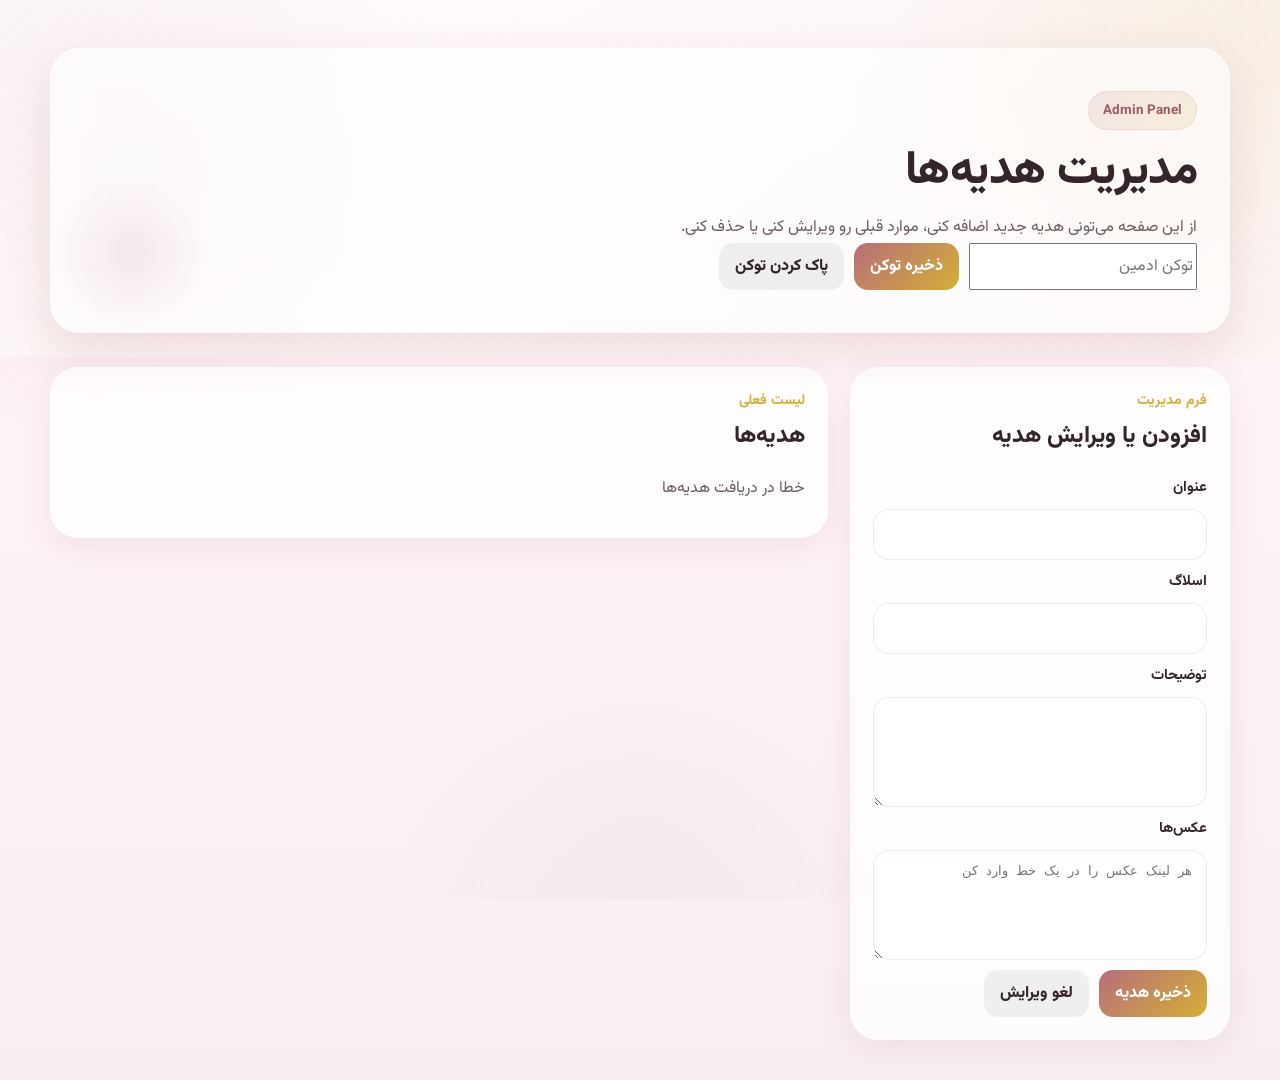
==== admin.html @ d7ffc126 "add" ====
﻿<!DOCTYPE html>
<html lang="fa" dir="rtl">
<head>
    <meta charset="UTF-8" />
    <meta name="viewport" content="width=device-width, initial-scale=1.0" />
    <title>مدیریت هدایا</title>
    <meta name="robots" content="noindex" />
    <link rel="preconnect" href="https://fonts.googleapis.com" />
    <link rel="preconnect" href="https://fonts.gstatic.com" crossorigin />
    <link href="https://fonts.googleapis.com/css2?family=Vazirmatn:wght@400;500;700;800&display=swap"
          rel="stylesheet" />
    <link rel="stylesheet" href="style.css" />
</head>
<body>
    <div class="page-bg"></div>

    <header class="hero">
        <div class="hero-overlay"></div>
        <div class="container hero-content">
            <span class="hero-badge">Admin Panel</span>
            <h1 class="hero-title">مدیریت هدیه‌ها</h1>
            <p class="hero-text">
                از این صفحه می‌تونی هدیه جدید اضافه کنی، موارد قبلی رو ویرایش کنی یا حذف کنی.
            </p>

            <div class="admin-auth">
                <label class="sr-only" for="admin-token">توکن ادمین</label>
                <input id="admin-token" type="password" placeholder="توکن ادمین" />
                <button id="save-token-btn" type="button" class="admin-primary-btn">
                    ذخیره توکن
                </button>
                <button id="logout-btn" type="button" class="admin-secondary-btn">
                    پاک کردن توکن
                </button>
            </div>
        </div>
    </header>

    <main class="main-content">
        <section class="container admin-layout">
            <section class="admin-panel">
                <div class="section-heading">
                    <div>
                        <p class="section-subtitle">فرم مدیریت</p>
                        <h2 class="section-title">افزودن یا ویرایش هدیه</h2>
                    </div>
                </div>

                <form id="item-form" class="admin-form">
                    <input id="item-id" type="hidden" />

                    <label class="admin-label" for="item-title">عنوان</label>
                    <input id="item-title" class="admin-input" type="text" required />

                    <label class="admin-label" for="item-slug">اسلاگ</label>
                    <input id="item-slug" class="admin-input" type="text" />

                    <label class="admin-label" for="item-description">توضیحات</label>
                    <textarea id="item-description" class="admin-textarea" rows="4"></textarea>

                    <label class="admin-label" for="item-images">عکس‌ها</label>
                    <textarea id="item-images"
                              class="admin-textarea"
                              rows="5"
                              placeholder="هر لینک عکس را در یک خط وارد کن"></textarea>

                    <div class="admin-form-actions">
                        <button id="submit-btn" type="submit" class="admin-primary-btn">
                            ذخیره هدیه
                        </button>
                        <button id="cancel-edit-btn" type="button" class="admin-secondary-btn">
                            لغو ویرایش
                        </button>
                    </div>
                </form>
            </section>

            <section class="admin-panel">
                <div class="section-heading">
                    <div>
                        <p class="section-subtitle">لیست فعلی</p>
                        <h2 class="section-title">هدیه‌ها</h2>
                    </div>
                </div>

                <div id="admin-status" class="admin-status">در حال بارگذاری...</div>
                <div id="admin-items" class="admin-items-list"></div>
            </section>
        </section>
    </main>

    <script src="admin.js"></script>
</body>
</html>
---- style.css ----
:root {
    --bg-1: #fff8fb;
    --bg-2: #fdf2f6;
    --bg-3: #f8eef2;
    --rose-gold: #b76e79;
    --rose-gold-dark: #9f5b66;
    --gold: #d4af37;
    --silver: #c9c9cf;
    --silver-dark: #8e8e98;
    --pastel-pink: #f3d7df;
    --pastel-pink-2: #f8e8ed;
    --text-main: #34252b;
    --text-soft: #6f5a62;
    --white: #ffffff;
    --shadow: 0 10px 30px rgba(183, 110, 121, 0.12);
    --shadow-strong: 0 18px 45px rgba(183, 110, 121, 0.2);
    --border-soft: rgba(183, 110, 121, 0.16);
    --success-bg: rgba(212, 175, 55, 0.16);
    --success-text: #8a6a10;
    --danger-bg: rgba(159, 91, 102, 0.14);
    --danger-text: #8d4e58;
    --radius-xl: 28px;
    --radius-lg: 22px;
    --radius-md: 16px;
    --radius-sm: 12px;
    --container: 1180px;
    --transition: all 0.25s ease;
}

* {
    box-sizing: border-box;
}

html {
    scroll-behavior: smooth;
}

body {
    margin: 0;
    font-family: "Vazirmatn", sans-serif;
    background: radial-gradient(circle at top right, rgba(212, 175, 55, 0.12), transparent 22%), radial-gradient(circle at top left, rgba(183, 110, 121, 0.12), transparent 26%), linear-gradient(180deg, var(--bg-1) 0%, var(--bg-2) 48%, var(--bg-3) 100%);
    color: var(--text-main);
    min-height: 100vh;
}

img {
    max-width: 100%;
    display: block;
}

button,
input {
    font: inherit;
}

button {
    cursor: pointer;
    border: none;
    outline: none;
}

input {
    outline: none;
}

a {
    color: inherit;
    text-decoration: none;
}

.page-bg {
    position: fixed;
    inset: 0;
    pointer-events: none;
    background: radial-gradient(circle at 85% 10%, rgba(212, 175, 55, 0.08), transparent 18%), radial-gradient(circle at 10% 20%, rgba(183, 110, 121, 0.09), transparent 20%), radial-gradient(circle at 50% 100%, rgba(201, 201, 207, 0.12), transparent 22%);
    z-index: -1;
}

.container {
    width: min(calc(100% - 28px), var(--container));
    margin-inline: auto;
}

.sr-only {
    position: absolute;
    width: 1px;
    height: 1px;
    margin: -1px;
    padding: 0;
    overflow: hidden;
    clip-path: inset(50%);
    border: 0;
}

.hero {
    position: relative;
    padding: 40px 0 24px;
}

.hero-overlay {
    position: absolute;
    inset: 0;
    background: linear-gradient(135deg, rgba(255, 255, 255, 0.65), rgba(255, 255, 255, 0.18)), linear-gradient(180deg, rgba(183, 110, 121, 0.04), rgba(212, 175, 55, 0.03));
    pointer-events: none;
}

.hero-content {
    position: relative;
    background: rgba(255, 255, 255, 0.56);
    backdrop-filter: blur(16px);
    -webkit-backdrop-filter: blur(16px);
    border: 1px solid rgba(255, 255, 255, 0.65);
    border-radius: 30px;
    box-shadow: var(--shadow-strong);
    padding: 28px 18px;
    overflow: hidden;
}

    .hero-content::before {
        content: "";
        position: absolute;
        inset: auto auto 0 0;
        width: 160px;
        height: 160px;
        background: radial-gradient(circle, rgba(183, 110, 121, 0.12), transparent 70%);
        pointer-events: none;
    }

.hero-badge {
    display: inline-flex;
    align-items: center;
    gap: 8px;
    padding: 8px 14px;
    border-radius: 999px;
    background: linear-gradient(135deg, rgba(183, 110, 121, 0.14), rgba(212, 175, 55, 0.14));
    color: var(--rose-gold-dark);
    font-size: 0.84rem;
    font-weight: 700;
    border: 1px solid rgba(183, 110, 121, 0.12);
    margin-bottom: 14px;
}

.hero-title {
    margin: 0 0 12px;
    font-size: 2rem;
    line-height: 1.2;
    font-weight: 800;
    letter-spacing: -0.5px;
    color: var(--text-main);
}

.hero-text {
    margin: 0;
    color: var(--text-soft);
    line-height: 1.95;
    font-size: 0.96rem;
    max-width: 760px;
}

.hero-search {
    margin-top: 22px;
}

    .hero-search input {
        width: 100%;
        height: 54px;
        border-radius: 18px;
        border: 1px solid var(--border-soft);
        background: rgba(255, 255, 255, 0.82);
        padding: 0 18px;
        color: var(--text-main);
        box-shadow: inset 0 1px 0 rgba(255, 255, 255, 0.7);
        transition: var(--transition);
    }

        .hero-search input::placeholder {
            color: #9a838b;
        }

        .hero-search input:focus {
            border-color: rgba(183, 110, 121, 0.4);
            box-shadow: 0 0 0 4px rgba(183, 110, 121, 0.1), inset 0 1px 0 rgba(255, 255, 255, 0.9);
        }

.main-content {
    padding: 10px 0 40px;
}

.section-heading {
    display: flex;
    flex-direction: column;
    gap: 10px;
    margin-bottom: 22px;
}

.section-subtitle {
    margin: 0 0 6px;
    color: var(--gold);
    font-size: 0.88rem;
    font-weight: 700;
}

.section-title {
    margin: 0;
    font-size: 1.45rem;
    font-weight: 800;
    color: var(--text-main);
}

.section-note {
    margin: 0;
    color: var(--text-soft);
    line-height: 1.9;
    font-size: 0.93rem;
}

.gifts-grid {
    display: grid;
    grid-template-columns: 1fr;
    gap: 18px;
}

.gift-card {
    position: relative;
    display: flex;
    flex-direction: column;
    height: 100%;
    overflow: hidden;
    border-radius: var(--radius-xl);
    background: linear-gradient(180deg, rgba(255, 255, 255, 0.88), rgba(255, 255, 255, 0.75));
    border: 1px solid rgba(255, 255, 255, 0.75);
    box-shadow: var(--shadow);
    transition: transform 0.25s ease, box-shadow 0.25s ease;
}

    .gift-card:hover {
        transform: translateY(-4px);
        box-shadow: 0 18px 40px rgba(183, 110, 121, 0.18);
    }

.card-image {
    position: relative;
    width: 100%;
    aspect-ratio: 1 / 1;
    background: linear-gradient(135deg, rgba(243, 215, 223, 0.7), rgba(255, 255, 255, 0.8));
    overflow: hidden;
}

    .card-image img {
        width: 100%;
        height: 100%;
        object-fit: cover;
    }

.no-image {
    display: flex;
    align-items: center;
    justify-content: center;
    color: var(--text-soft);
    font-size: 0.95rem;
}

.slides {
    position: relative;
    width: 100%;
    height: 100%;
}

.slide {
    position: absolute;
    inset: 0;
    opacity: 0;
    pointer-events: none;
    transition: opacity 0.35s ease;
}

    .slide.active {
        opacity: 1;
        pointer-events: auto;
    }

.slider-btn {
    position: absolute;
    top: 50%;
    transform: translateY(-50%);
    width: 38px;
    height: 38px;
    border-radius: 50%;
    background: rgba(255, 255, 255, 0.85);
    color: var(--rose-gold-dark);
    box-shadow: 0 6px 16px rgba(52, 37, 43, 0.12);
    font-size: 1.2rem;
    font-weight: 800;
    display: grid;
    place-items: center;
    z-index: 3;
    transition: var(--transition);
}

    .slider-btn:hover {
        background: var(--white);
        transform: translateY(-50%) scale(1.05);
    }

    .slider-btn.prev {
        right: 10px;
    }

    .slider-btn.next {
        left: 10px;
    }

.slider-dots {
    position: absolute;
    right: 50%;
    bottom: 12px;
    transform: translateX(50%);
    display: flex;
    align-items: center;
    gap: 7px;
    z-index: 3;
    padding: 6px 10px;
    border-radius: 999px;
    background: rgba(255, 255, 255, 0.54);
    backdrop-filter: blur(8px);
    -webkit-backdrop-filter: blur(8px);
}

.slider-dot {
    width: 8px;
    height: 8px;
    border-radius: 50%;
    background: rgba(183, 110, 121, 0.35);
    transition: var(--transition);
    padding: 0;
}

    .slider-dot.active {
        width: 20px;
        border-radius: 999px;
        background: linear-gradient(90deg, var(--rose-gold), var(--gold));
    }

.card-content {
    display: flex;
    flex-direction: column;
    flex: 1;
    padding: 16px 16px 18px;
}

.card-top {
    display: flex;
    flex-direction: column;
    gap: 12px;
    margin-bottom: 12px;
}

.status-badge {
    width: fit-content;
    max-width: 100%;
    padding: 8px 12px;
    border-radius: 999px;
    font-size: 0.82rem;
    font-weight: 700;
}

    .status-badge.available {
        background: var(--success-bg);
        color: var(--success-text);
    }

    .status-badge.reserved {
        background: var(--danger-bg);
        color: var(--danger-text);
    }

.card-title {
    margin: 0;
    font-size: 1.16rem;
    font-weight: 800;
    line-height: 1.6;
    color: var(--text-main);
}

.card-description {
    margin: 0 0 16px;
    color: var(--text-soft);
    line-height: 1.95;
    font-size: 0.93rem;
    flex-grow: 1;
}

.card-actions {
    display: flex;
    align-items: center;
    justify-content: stretch;
    margin-top: auto;
}

.reserve-btn {
    width: 100%;
    min-height: 48px;
    margin-top: auto;
    padding: 12px 16px;
    border-radius: 16px;
    background: linear-gradient(135deg, var(--rose-gold), var(--gold));
    color: var(--white);
    font-weight: 800;
    letter-spacing: -0.2px;
    box-shadow: 0 10px 20px rgba(183, 110, 121, 0.18);
    transition: var(--transition);
}

    .reserve-btn:hover {
        transform: translateY(-1px);
        box-shadow: 0 12px 26px rgba(183, 110, 121, 0.24);
    }

    .reserve-btn:disabled {
        background: linear-gradient(135deg, #c6b2b7, #d8d0d2);
        color: #fff;
        opacity: 0.6;
        cursor: not-allowed;
        box-shadow: none;
        transform: none;
    }

.loading-state,
.empty-state {
    display: flex;
    flex-direction: column;
    align-items: center;
    justify-content: center;
    gap: 14px;
    min-height: 220px;
    text-align: center;
    background: rgba(255, 255, 255, 0.72);
    border: 1px solid rgba(255, 255, 255, 0.76);
    border-radius: var(--radius-xl);
    box-shadow: var(--shadow);
    padding: 24px;
    color: var(--text-soft);
}

    .empty-state.error {
        color: var(--danger-text);
    }

.loader {
    width: 42px;
    height: 42px;
    border-radius: 50%;
    border: 3px solid rgba(183, 110, 121, 0.18);
    border-top-color: var(--rose-gold);
    animation: spin 0.9s linear infinite;
}

.footer {
    padding: 10px 0 34px;
}

.footer-content {
    text-align: center;
    color: var(--text-soft);
    font-size: 0.92rem;
}

@keyframes spin {
    to {
        transform: rotate(360deg);
    }
}

@media (min-width: 640px) {
    .hero {
        padding-top: 48px;
    }

    .hero-content {
        padding: 34px 24px;
    }

    .hero-title {
        font-size: 2.35rem;
    }

    .gifts-grid {
        grid-template-columns: repeat(2, minmax(0, 1fr));
        gap: 20px;
    }
}

@media (min-width: 900px) {
    .hero-content {
        padding: 42px 32px;
    }

    .hero-title {
        font-size: 2.9rem;
    }

    .hero-text {
        font-size: 1rem;
    }

    .section-heading {
        flex-direction: row;
        align-items: end;
        justify-content: space-between;
        gap: 20px;
    }

    .section-note {
        max-width: 460px;
        text-align: left;
    }

    .gifts-grid {
        grid-template-columns: repeat(3, minmax(0, 1fr));
        gap: 22px;
    }

    .card-content {
        padding: 18px 18px 20px;
    }
}

@media (min-width: 1200px) {
    .gifts-grid {
        grid-template-columns: repeat(4, minmax(0, 1fr));
    }
}

@media (max-width: 420px) {
    .hero-title {
        font-size: 1.75rem;
    }

    .hero-text {
        font-size: 0.92rem;
    }

    .slider-btn {
        width: 34px;
        height: 34px;
    }

    .card-content {
        padding: 14px 14px 16px;
    }

    .card-title {
        font-size: 1.05rem;
    }
}
.admin-layout {
    display: grid;
    gap: 22px;
}

.admin-panel {
    background: rgba(255, 255, 255, 0.78);
    border: 1px solid rgba(255, 255, 255, 0.76);
    border-radius: var(--radius-xl);
    box-shadow: var(--shadow);
    padding: 18px;
}

.admin-auth,
.admin-form-actions,
.admin-item-actions {
    display: flex;
    gap: 10px;
    flex-wrap: wrap;
}

.admin-form {
    display: grid;
    gap: 10px;
}

.admin-label {
    font-size: 0.92rem;
    font-weight: 700;
    color: var(--text-main);
}

.admin-input,
.admin-textarea {
    width: 100%;
    border-radius: 16px;
    border: 1px solid var(--border-soft);
    background: rgba(255, 255, 255, 0.9);
    padding: 12px 14px;
    color: var(--text-main);
}

.admin-textarea {
    resize: vertical;
    min-height: 110px;
}

.admin-primary-btn,
.admin-secondary-btn,
.admin-danger-btn {
    min-height: 46px;
    padding: 11px 16px;
    border-radius: 14px;
    font-weight: 800;
    transition: var(--transition);
}

.admin-primary-btn {
    background: linear-gradient(135deg, var(--rose-gold), var(--gold));
    color: var(--white);
}

.admin-secondary-btn {
    background: rgba(201, 201, 207, 0.28);
    color: var(--text-main);
}

.admin-danger-btn {
    background: rgba(159, 91, 102, 0.14);
    color: var(--danger-text);
}

.admin-status {
    margin-bottom: 14px;
    color: var(--text-soft);
}

.admin-items-list {
    display: grid;
    gap: 14px;
}

.admin-item-card {
    border: 1px solid var(--border-soft);
    border-radius: var(--radius-lg);
    background: rgba(255, 255, 255, 0.86);
    padding: 16px;
}

.admin-item-head {
    display: flex;
    align-items: start;
    justify-content: space-between;
    gap: 12px;
    margin-bottom: 10px;
}

.admin-item-title {
    margin: 0 0 6px;
    font-size: 1.05rem;
    font-weight: 800;
}

.admin-item-description,
.admin-item-meta {
    margin: 0 0 10px;
    color: var(--text-soft);
    line-height: 1.9;
}

@media (min-width: 960px) {
    .admin-layout {
        grid-template-columns: 380px minmax(0, 1fr);
        align-items: start;
    }

    .admin-panel {
        padding: 22px;
    }
}
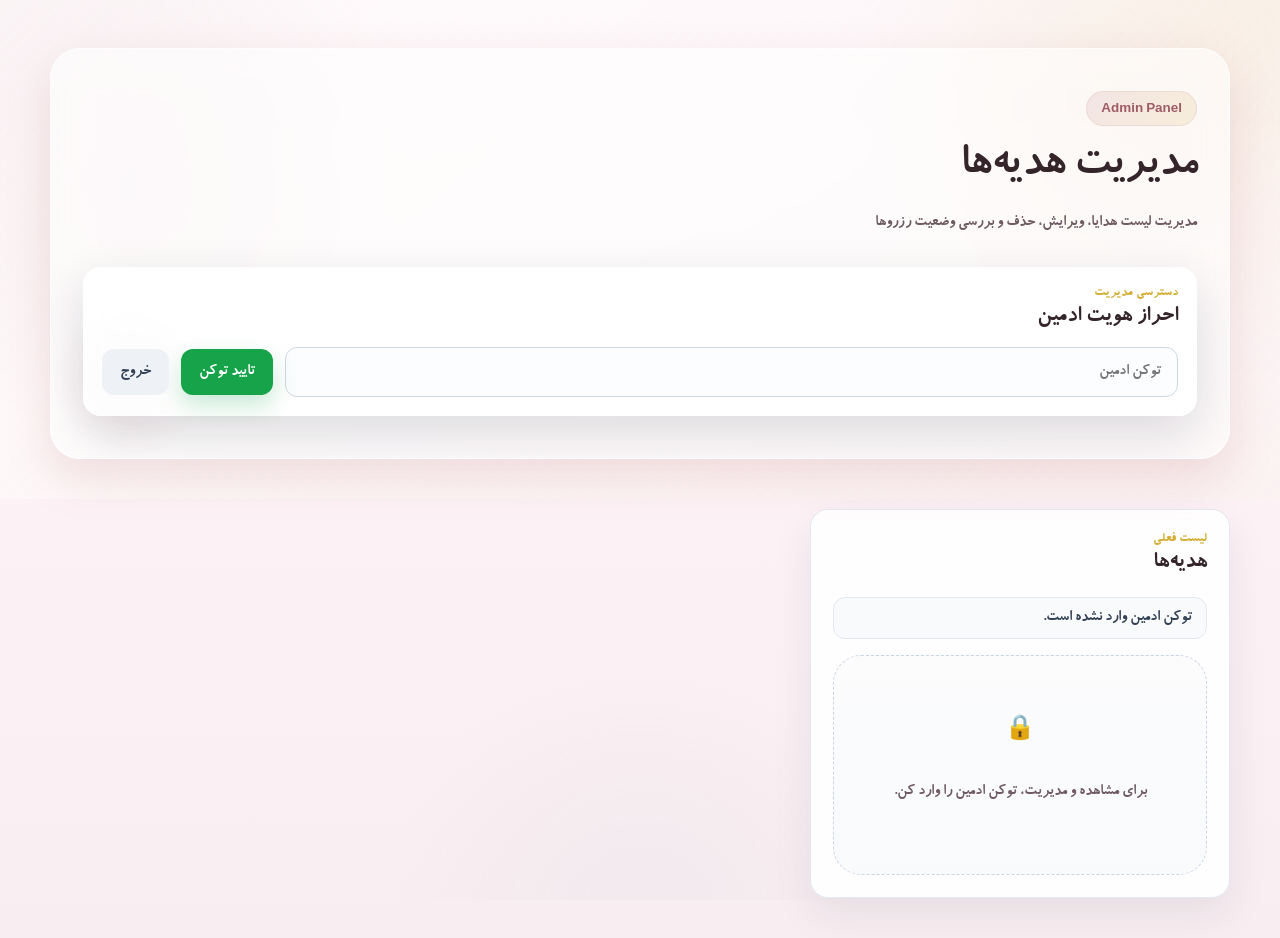
==== commit b50f2a4e: "Add File Uploade + Font change" ====
--- a/admin.html
+++ b/admin.html
@@ -11,34 +11,43 @@
           rel="stylesheet" />
     <link rel="stylesheet" href="style.css" />
 </head>
-<body>
+<body class="admin-page">
     <div class="page-bg"></div>
 
-    <header class="hero">
+    <header class="hero admin-hero">
         <div class="hero-overlay"></div>
         <div class="container hero-content">
             <span class="hero-badge">Admin Panel</span>
             <h1 class="hero-title">مدیریت هدیه‌ها</h1>
             <p class="hero-text">
-                از این صفحه می‌تونی هدیه جدید اضافه کنی، موارد قبلی رو ویرایش کنی یا حذف کنی.
+                مدیریت لیست هدایا، ویرایش، حذف و بررسی وضعیت رزروها
             </p>
 
-            <div class="admin-auth">
-                <label class="sr-only" for="admin-token">توکن ادمین</label>
-                <input id="admin-token" type="password" placeholder="توکن ادمین" />
-                <button id="save-token-btn" type="button" class="admin-primary-btn">
-                    ذخیره توکن
-                </button>
-                <button id="logout-btn" type="button" class="admin-secondary-btn">
-                    پاک کردن توکن
-                </button>
-            </div>
+            <section class="admin-auth-shell">
+                <div class="admin-auth-card">
+                    <div class="admin-auth-copy">
+                        <p class="section-subtitle">دسترسی مدیریت</p>
+                        <h2 class="section-title admin-auth-title">احراز هویت ادمین</h2>
+                    </div>
+
+                    <div class="admin-auth-row">
+                        <label class="sr-only" for="admin-token">توکن ادمین</label>
+                        <input id="admin-token" class="admin-input admin-token-input" type="password" placeholder="توکن ادمین" />
+                        <button id="save-token-btn" type="button" class="admin-btn admin-btn-success">
+                            تایید توکن
+                        </button>
+                        <button id="logout-btn" type="button" class="admin-btn admin-btn-muted">
+                            خروج
+                        </button>
+                    </div>
+                </div>
+            </section>
         </div>
     </header>
 
     <main class="main-content">
         <section class="container admin-layout">
-            <section class="admin-panel">
+            <section id="admin-form-panel" class="admin-panel admin-panel-form is-locked" hidden>
                 <div class="section-heading">
                     <div>
                         <p class="section-subtitle">فرم مدیریت</p>
@@ -58,24 +67,32 @@
                     <label class="admin-label" for="item-description">توضیحات</label>
                     <textarea id="item-description" class="admin-textarea" rows="4"></textarea>
 
-                    <label class="admin-label" for="item-images">عکس‌ها</label>
-                    <textarea id="item-images"
-                              class="admin-textarea"
-                              rows="5"
-                              placeholder="هر لینک عکس را در یک خط وارد کن"></textarea>
+                    <label class="admin-label">آپلود عکس (Cloudinary)</label>
+                    <div class="image-upload-section">
+                        <input type="file" id="image-upload-input" accept="image/*" class="admin-input" />
+                        <button type="button" id="upload-image-btn" class="admin-btn admin-btn-muted">
+                            آپلود عکس
+                        </button>
+                        <div id="upload-status" style="margin-top: 8px; font-size: 0.9rem;"></div>
+                        <div id="image-preview" style="margin-top: 10px;"></div>
+                    </div>
+
+                    <label class="admin-label" for="item-images">لینک عکس‌ها (هر لینک در یک خط)</label>
+                        <textarea id="item-images" class="admin-textarea" rows="3"></textarea>
+
 
                     <div class="admin-form-actions">
-                        <button id="submit-btn" type="submit" class="admin-primary-btn">
+                        <button id="submit-btn" type="submit" class="admin-btn admin-btn-success admin-btn-wide">
                             ذخیره هدیه
                         </button>
-                        <button id="cancel-edit-btn" type="button" class="admin-secondary-btn">
-                            لغو ویرایش
+                        <button id="cancel-edit-btn" type="button" class="admin-btn admin-btn-muted">
+                            برگشت
                         </button>
                     </div>
                 </form>
             </section>
 
-            <section class="admin-panel">
+            <section class="admin-panel admin-panel-list">
                 <div class="section-heading">
                     <div>
                         <p class="section-subtitle">لیست فعلی</p>
@@ -83,12 +100,16 @@
                     </div>
                 </div>
 
-                <div id="admin-status" class="admin-status">در حال بارگذاری...</div>
+                <div id="admin-status" class="admin-status">توکن ادمین وارد نشده است.</div>
                 <div id="admin-items" class="admin-items-list"></div>
             </section>
         </section>
     </main>
 
+    <div id="admin-toast" class="admin-toast" hidden>
+        <div id="admin-toast-content" class="admin-toast-content"></div>
+    </div>
+
     <script src="admin.js"></script>
 </body>
 </html>
--- a/style.css
+++ b/style.css
@@ -1,3 +1,10 @@
+@font-face {
+    font-family: '2Koodak';
+    src: url('/fonts/KOODAKBOLD.TTF') format('truetype');
+    font-weight: bold;
+    font-style: normal;
+    font-display: swap;
+}
 :root {
     --bg-1: #fff8fb;
     --bg-2: #fdf2f6;
@@ -37,10 +44,13 @@
 
 body {
     margin: 0;
-    font-family: "Vazirmatn", sans-serif;
+    font-family: "2Koodak", sans-serif;
     background: radial-gradient(circle at top right, rgba(212, 175, 55, 0.12), transparent 22%), radial-gradient(circle at top left, rgba(183, 110, 121, 0.12), transparent 26%), linear-gradient(180deg, var(--bg-1) 0%, var(--bg-2) 48%, var(--bg-3) 100%);
     color: var(--text-main);
     min-height: 100vh;
+}
+button, input, textarea, select, .card-title, .card-description, .section-title, .hero-title {
+    font-family: '2Koodak', sans-serif;
 }
 
 img {
@@ -356,12 +366,16 @@
 }
 
 .status-badge {
+    display: inline-flex;
+    align-items: center;
     width: fit-content;
     max-width: 100%;
+    min-height: 32px;
     padding: 8px 12px;
     border-radius: 999px;
     font-size: 0.82rem;
     font-weight: 700;
+    white-space: nowrap;
 }
 
     .status-badge.available {
@@ -434,17 +448,34 @@
     gap: 14px;
     min-height: 220px;
     text-align: center;
+    border-radius: var(--radius-xl);
+    padding: 24px;
+    color: var(--text-soft);
+}
+
+.loading-state {
     background: rgba(255, 255, 255, 0.72);
     border: 1px solid rgba(255, 255, 255, 0.76);
-    border-radius: var(--radius-xl);
     box-shadow: var(--shadow);
-    padding: 24px;
-    color: var(--text-soft);
+}
+
+.empty-state {
+    background: #f8fafc;
+    border: 1px dashed #cbd5e1;
 }
 
     .empty-state.error {
         color: var(--danger-text);
     }
+
+.empty-state-locked {
+    background: linear-gradient(180deg, #fcfcfd 0%, #f8fafc 100%);
+}
+
+.empty-state-icon {
+    font-size: 1.5rem;
+    margin-bottom: 10px;
+}
 
 .loader {
     width: 42px;
@@ -465,9 +496,359 @@
     font-size: 0.92rem;
 }
 
+.admin-page {
+    min-height: 100vh;
+}
+
+.admin-hero {
+    padding-bottom: 40px;
+}
+
+.admin-auth-shell {
+    margin-top: 28px;
+}
+
+.admin-auth-card {
+    display: grid;
+    gap: 18px;
+    background: rgba(255, 255, 255, 0.86);
+    border: 1px solid rgba(255, 255, 255, 0.55);
+    border-radius: 18px;
+    padding: 18px;
+    backdrop-filter: blur(14px);
+    box-shadow: 0 18px 50px rgba(16, 24, 40, 0.14);
+}
+
+.admin-auth-title {
+    margin-top: 4px;
+}
+
+.admin-auth,
+.admin-form-actions,
+.admin-item-actions {
+    display: flex;
+    gap: 10px;
+    flex-wrap: wrap;
+}
+
+.admin-auth-row {
+    display: grid;
+    grid-template-columns: minmax(0, 1fr) auto auto;
+    gap: 12px;
+    align-items: center;
+}
+
+.admin-layout {
+    display: grid;
+    grid-template-columns: minmax(320px, 420px) minmax(0, 1fr);
+    gap: 24px;
+    align-items: start;
+}
+
+.admin-panel {
+    background: rgba(255, 255, 255, 0.92);
+    border: 1px solid rgba(226, 232, 240, 0.95);
+    border-radius: 18px;
+    padding: 22px;
+    box-shadow: 0 16px 40px rgba(15, 23, 42, 0.08);
+    transition: transform 0.22s ease, box-shadow 0.22s ease, border-color 0.22s ease;
+}
+
+    .admin-panel:hover {
+        transform: translateY(-2px);
+        box-shadow: 0 18px 44px rgba(15, 23, 42, 0.12);
+    }
+
+.admin-panel-form.is-locked {
+    opacity: 0.5;
+}
+
+.admin-form {
+    display: grid;
+    gap: 12px;
+}
+
+.admin-label {
+    font-size: 0.95rem;
+    font-weight: 700;
+    color: #1f2937;
+}
+
+.admin-input,
+.admin-textarea {
+    width: 100%;
+    border: 1px solid #d0d7e2;
+    border-radius: 12px;
+    background: #ffffff;
+    color: #111827;
+    padding: 14px 16px;
+    font: inherit;
+    transition: border-color 0.2s ease, box-shadow 0.2s ease, transform 0.2s ease;
+}
+
+    .admin-input:focus,
+    .admin-textarea:focus {
+        outline: none;
+        border-color: #22c55e;
+        box-shadow: 0 0 0 4px rgba(34, 197, 94, 0.14);
+    }
+
+.admin-token-input {
+    min-height: 50px;
+    background: #fbfdff;
+}
+
+.admin-textarea {
+    min-height: 112px;
+    resize: vertical;
+}
+
+.admin-primary-btn,
+.admin-secondary-btn,
+.admin-danger-btn,
+.admin-btn {
+    min-height: 46px;
+    border-radius: 12px;
+    font: inherit;
+    font-weight: 700;
+    transition: transform 0.18s ease, box-shadow 0.18s ease, opacity 0.18s ease;
+}
+
+.admin-primary-btn,
+.admin-secondary-btn,
+.admin-danger-btn {
+    padding: 11px 16px;
+}
+
+.admin-btn {
+    appearance: none;
+    border: 0;
+    padding: 0 18px;
+    cursor: pointer;
+}
+
+    .admin-btn:hover,
+    .admin-primary-btn:hover,
+    .admin-secondary-btn:hover,
+    .admin-danger-btn:hover {
+        transform: translateY(-1px);
+    }
+
+    .admin-btn:active {
+        transform: translateY(0);
+    }
+
+.admin-primary-btn {
+    background: linear-gradient(135deg, var(--rose-gold), var(--gold));
+    color: var(--white);
+}
+
+.admin-secondary-btn {
+    background: rgba(201, 201, 207, 0.28);
+    color: var(--text-main);
+}
+
+.admin-danger-btn {
+    background: rgba(159, 91, 102, 0.14);
+    color: var(--danger-text);
+}
+
+.admin-btn-success {
+    background: #16a34a;
+    color: #ffffff;
+    box-shadow: 0 10px 24px rgba(22, 163, 74, 0.24);
+}
+
+.admin-btn-muted {
+    background: #eef2f7;
+    color: #334155;
+}
+
+.admin-btn-wide {
+    min-width: 140px;
+}
+
+.admin-status {
+    margin-bottom: 16px;
+    border-radius: 12px;
+    background: #f8fafc;
+    color: #334155;
+    border: 1px solid #e2e8f0;
+    padding: 12px 14px;
+    font-weight: 500;
+}
+
+.admin-items-list {
+    display: grid;
+    gap: 14px;
+}
+
+.admin-item-card {
+    border-radius: 16px;
+    border: 1px solid #e5e7eb;
+    background: linear-gradient(180deg, #ffffff 0%, #fbfdff 100%);
+    padding: 16px;
+    box-shadow: 0 10px 28px rgba(15, 23, 42, 0.06);
+    transition: transform 0.18s ease, box-shadow 0.18s ease, border-color 0.18s ease;
+}
+
+    .admin-item-card:hover {
+        transform: translateY(-2px);
+        box-shadow: 0 16px 32px rgba(15, 23, 42, 0.1);
+    }
+
+    .admin-item-card.is-reserved {
+        background: linear-gradient(180deg, #fff8f1 0%, #ffedd5 100%);
+        border-color: #fdba74;
+    }
+
+    .admin-item-card.is-available {
+        background: linear-gradient(180deg, #f8fffb 0%, #f0fdf4 100%);
+        border-color: #bbf7d0;
+    }
+
+.admin-item-head {
+    display: flex;
+    justify-content: space-between;
+    gap: 12px;
+    align-items: flex-start;
+    margin-bottom: 12px;
+}
+
+.admin-item-heading {
+    min-width: 0;
+}
+
+.admin-item-title {
+    margin: 0;
+    color: #111827;
+    font-size: 1.06rem;
+    line-height: 1.7;
+    font-weight: 800;
+}
+
+.admin-item-description {
+    margin: 0 0 14px;
+    color: #475569;
+    line-height: 1.9;
+}
+
+.admin-item-meta {
+    margin: 0;
+    color: #64748b;
+    font-size: 0.92rem;
+    line-height: 1.8;
+    word-break: break-word;
+}
+
+.admin-item-footer {
+    display: flex;
+    justify-content: space-between;
+    gap: 14px;
+    align-items: center;
+}
+
+.admin-item-actions {
+    display: flex;
+    gap: 8px;
+    flex-shrink: 0;
+}
+
+.icon-btn {
+    width: 42px;
+    height: 42px;
+    border: 0;
+    border-radius: 12px;
+    display: inline-flex;
+    align-items: center;
+    justify-content: center;
+    cursor: pointer;
+    font-size: 1rem;
+    transition: transform 0.16s ease, box-shadow 0.16s ease, background 0.16s ease;
+}
+
+    .icon-btn:hover {
+        transform: translateY(-1px) scale(1.02);
+    }
+
+.icon-btn-edit {
+    background: #fff7ed;
+    color: #ea580c;
+    box-shadow: 0 10px 20px rgba(234, 88, 12, 0.14);
+}
+
+.icon-btn-delete {
+    background: #fef2f2;
+    color: #dc2626;
+    box-shadow: 0 10px 20px rgba(220, 38, 38, 0.14);
+}
+
+.admin-toast {
+    position: fixed;
+    left: 20px;
+    right: 20px;
+    bottom: 20px;
+    display: flex;
+    justify-content: center;
+    pointer-events: none;
+    z-index: 9999;
+}
+
+.admin-toast-content {
+    min-width: min(100%, 320px);
+    max-width: 520px;
+    border-radius: 14px;
+    padding: 14px 16px;
+    color: #ffffff;
+    font-weight: 700;
+    box-shadow: 0 18px 40px rgba(15, 23, 42, 0.24);
+    opacity: 0;
+    transform: translateY(16px);
+    transition: opacity 0.22s ease, transform 0.22s ease;
+    text-align: center;
+}
+
+.admin-toast.show .admin-toast-content {
+    opacity: 1;
+    transform: translateY(0);
+}
+
+.admin-toast.success .admin-toast-content {
+    background: #16a34a;
+}
+
+.admin-toast.error .admin-toast-content {
+    background: #dc2626;
+}
+
+.admin-toast.info .admin-toast-content {
+    background: #2563eb;
+}
+
+.panel-pulse {
+    animation: panelPulse 0.8s ease;
+}
+
 @keyframes spin {
     to {
         transform: rotate(360deg);
+    }
+}
+
+@keyframes panelPulse {
+    0% {
+        transform: scale(1);
+        box-shadow: 0 16px 40px rgba(15, 23, 42, 0.08);
+    }
+
+    50% {
+        transform: scale(1.01);
+        box-shadow: 0 18px 48px rgba(34, 197, 94, 0.18);
+    }
+
+    100% {
+        transform: scale(1);
+        box-shadow: 0 16px 40px rgba(15, 23, 42, 0.08);
     }
 }
 
@@ -531,6 +912,62 @@
     }
 }
 
+@media (max-width: 960px) {
+    .admin-layout {
+        grid-template-columns: 1fr;
+    }
+
+    .admin-auth-row {
+        grid-template-columns: 1fr;
+    }
+
+    .admin-btn,
+    .admin-btn-wide {
+        width: 100%;
+    }
+
+    .admin-item-footer {
+        flex-direction: column;
+        align-items: stretch;
+    }
+
+    .admin-item-actions {
+        width: 100%;
+        justify-content: flex-end;
+    }
+}
+
+@media (max-width: 640px) {
+    .admin-panel {
+        padding: 16px;
+        border-radius: 16px;
+    }
+
+    .admin-item-head {
+        flex-direction: column;
+        align-items: stretch;
+    }
+
+    .status-badge {
+        align-self: flex-start;
+    }
+
+    .admin-form-actions {
+        flex-direction: column;
+    }
+
+    .icon-btn {
+        width: 46px;
+        height: 46px;
+    }
+
+    .admin-toast {
+        left: 12px;
+        right: 12px;
+        bottom: 12px;
+    }
+}
+
 @media (max-width: 420px) {
     .hero-title {
         font-size: 1.75rem;
@@ -553,123 +990,3 @@
         font-size: 1.05rem;
     }
 }
-.admin-layout {
-    display: grid;
-    gap: 22px;
-}
-
-.admin-panel {
-    background: rgba(255, 255, 255, 0.78);
-    border: 1px solid rgba(255, 255, 255, 0.76);
-    border-radius: var(--radius-xl);
-    box-shadow: var(--shadow);
-    padding: 18px;
-}
-
-.admin-auth,
-.admin-form-actions,
-.admin-item-actions {
-    display: flex;
-    gap: 10px;
-    flex-wrap: wrap;
-}
-
-.admin-form {
-    display: grid;
-    gap: 10px;
-}
-
-.admin-label {
-    font-size: 0.92rem;
-    font-weight: 700;
-    color: var(--text-main);
-}
-
-.admin-input,
-.admin-textarea {
-    width: 100%;
-    border-radius: 16px;
-    border: 1px solid var(--border-soft);
-    background: rgba(255, 255, 255, 0.9);
-    padding: 12px 14px;
-    color: var(--text-main);
-}
-
-.admin-textarea {
-    resize: vertical;
-    min-height: 110px;
-}
-
-.admin-primary-btn,
-.admin-secondary-btn,
-.admin-danger-btn {
-    min-height: 46px;
-    padding: 11px 16px;
-    border-radius: 14px;
-    font-weight: 800;
-    transition: var(--transition);
-}
-
-.admin-primary-btn {
-    background: linear-gradient(135deg, var(--rose-gold), var(--gold));
-    color: var(--white);
-}
-
-.admin-secondary-btn {
-    background: rgba(201, 201, 207, 0.28);
-    color: var(--text-main);
-}
-
-.admin-danger-btn {
-    background: rgba(159, 91, 102, 0.14);
-    color: var(--danger-text);
-}
-
-.admin-status {
-    margin-bottom: 14px;
-    color: var(--text-soft);
-}
-
-.admin-items-list {
-    display: grid;
-    gap: 14px;
-}
-
-.admin-item-card {
-    border: 1px solid var(--border-soft);
-    border-radius: var(--radius-lg);
-    background: rgba(255, 255, 255, 0.86);
-    padding: 16px;
-}
-
-.admin-item-head {
-    display: flex;
-    align-items: start;
-    justify-content: space-between;
-    gap: 12px;
-    margin-bottom: 10px;
-}
-
-.admin-item-title {
-    margin: 0 0 6px;
-    font-size: 1.05rem;
-    font-weight: 800;
-}
-
-.admin-item-description,
-.admin-item-meta {
-    margin: 0 0 10px;
-    color: var(--text-soft);
-    line-height: 1.9;
-}
-
-@media (min-width: 960px) {
-    .admin-layout {
-        grid-template-columns: 380px minmax(0, 1fr);
-        align-items: start;
-    }
-
-    .admin-panel {
-        padding: 22px;
-    }
-}
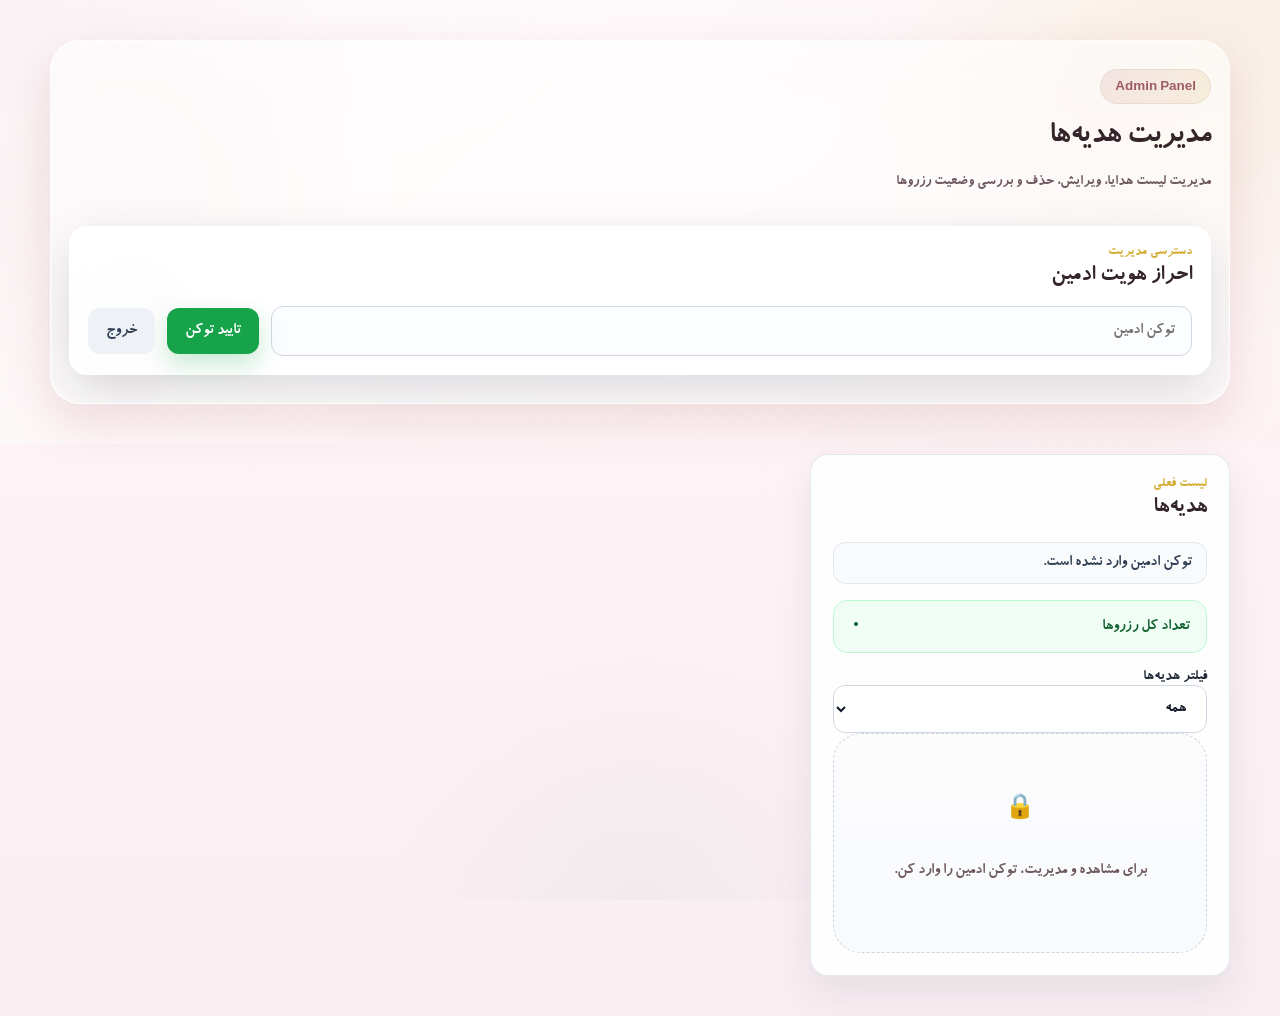
==== commit b2b41e0c: "feat: improve gift reservations and admin tools" ====
--- a/admin.html
+++ b/admin.html
@@ -59,21 +59,31 @@
                     <input id="item-id" type="hidden" />
 
                     <label class="admin-label" for="item-title">عنوان</label>
-                    <input id="item-title" class="admin-input" type="text" required />
+                    <input id="item-title" class="admin-input" type="text" maxlength="120" required />
 
                     <label class="admin-label" for="item-slug">اسلاگ</label>
-                    <input id="item-slug" class="admin-input" type="text" />
+                    <input id="item-slug" class="admin-input" type="text" maxlength="120" />
 
                     <label class="admin-label" for="item-description">توضیحات</label>
-                    <textarea id="item-description" class="admin-textarea" rows="4"></textarea>
+                    <textarea id="item-description" class="admin-textarea" rows="4" maxlength="2000"></textarea>
+
+                    <label class="admin-label" for="item-price-range">بازه قیمت (اختیاری)</label>
+                    <input id="item-price-range" class="admin-input" type="text" maxlength="100" placeholder="مثلاً ۱ تا ۲ میلیون تومان" />
+
+                    <label class="admin-label" for="item-category">دسته‌بندی یا اولویت</label>
+                    <input id="item-category" class="admin-input" type="text" maxlength="60" placeholder="مثلاً مهم، ایده‌آل، پوشاک" />
+
+                    <label class="admin-label" for="item-store-links">لینک فروشگاه‌ها (هر لینک در یک خط)</label>
+                    <textarea id="item-store-links" class="admin-textarea" rows="3" placeholder="https://..."></textarea>
 
                     <label class="admin-label">آپلود عکس (Cloudinary)</label>
                     <div class="image-upload-section">
-                        <input type="file" id="image-upload-input" accept="image/*" class="admin-input" />
+                        <input type="file" id="image-upload-input" accept="image/jpeg,image/png,image/webp,image/gif" class="admin-input" />
                         <button type="button" id="upload-image-btn" class="admin-btn admin-btn-muted">
                             آپلود عکس
                         </button>
                         <div id="upload-status" style="margin-top: 8px; font-size: 0.9rem;"></div>
+                        <small>حداکثر ۸ تصویر؛ JPG، PNG، WebP یا GIF؛ حداکثر ۵ مگابایت برای هر فایل.</small>
                         <div id="image-preview" style="margin-top: 10px;"></div>
                     </div>
 
@@ -101,6 +111,16 @@
                 </div>
 
                 <div id="admin-status" class="admin-status">توکن ادمین وارد نشده است.</div>
+                <div class="admin-summary-card">
+                    <span>تعداد کل رزروها</span>
+                    <strong id="reservation-count">۰</strong>
+                </div>
+                <label class="admin-label" for="reservation-filter">فیلتر هدیه‌ها</label>
+                <select id="reservation-filter" class="admin-input">
+                    <option value="all">همه</option>
+                    <option value="reserved">رزرو شده</option>
+                    <option value="available">آزاد</option>
+                </select>
                 <div id="admin-items" class="admin-items-list"></div>
             </section>
         </section>
--- a/style.css
+++ b/style.css
@@ -1,4 +1,4 @@
-@font-face {
+﻿@font-face {
     font-family: '2Koodak';
     src: url('/fonts/KOODAKBOLD.TTF') format('truetype');
     font-weight: bold;
@@ -224,11 +224,6 @@
     font-size: 0.93rem;
 }
 
-.gifts-grid {
-    display: grid;
-    grid-template-columns: 1fr;
-    gap: 18px;
-}
 
 .gift-card {
     position: relative;
@@ -683,6 +678,113 @@
     gap: 14px;
 }
 
+.admin-summary-card {
+    display: flex;
+    justify-content: space-between;
+    align-items: center;
+    margin: 0 0 16px;
+    padding: 14px 16px;
+    border: 1px solid #bbf7d0;
+    border-radius: 14px;
+    background: #f0fdf4;
+    color: #166534;
+}
+
+.admin-summary-card strong {
+    font-size: 1.4rem;
+}
+
+.reservation-details,
+.admin-item-extra {
+    margin: 12px 0;
+    padding: 12px;
+    border-radius: 12px;
+    background: rgba(255, 255, 255, 0.72);
+    line-height: 1.8;
+}
+
+.reservation-details p,
+.admin-item-extra p {
+    margin: 4px 0;
+}
+
+.reservation-details .admin-btn {
+    margin-top: 8px;
+}
+
+.admin-item-extra a,
+.gift-store-links a {
+    display: inline-block;
+    margin: 4px 8px 4px 0;
+    color: #9f5b66;
+    font-weight: 700;
+}
+
+.delete-item-btn:disabled {
+    cursor: not-allowed;
+    opacity: 0.4;
+}
+
+.gift-meta,
+.gift-store-links {
+    display: flex;
+    flex-wrap: wrap;
+    gap: 6px 12px;
+    margin-top: 10px;
+}
+
+.gift-meta span {
+    color: #64748b;
+    font-size: 0.9rem;
+}
+
+.reserve-dialog {
+    width: min(92vw, 460px);
+    border: 0;
+    border-radius: 18px;
+    padding: 0;
+    color: var(--text-main);
+    box-shadow: 0 24px 70px rgba(15, 23, 42, 0.28);
+}
+
+.reserve-dialog::backdrop {
+    background: rgba(15, 23, 42, 0.52);
+    backdrop-filter: blur(3px);
+}
+
+.reserve-form {
+    display: grid;
+    gap: 12px;
+    padding: 24px;
+}
+
+.reserve-form h2 {
+    margin: 0 0 4px;
+}
+
+.reserve-form input,
+.reserve-form textarea {
+    width: 100%;
+    border: 1px solid #d0d7e2;
+    border-radius: 10px;
+    padding: 12px;
+    font: inherit;
+}
+
+.reserve-form-actions {
+    display: flex;
+    gap: 10px;
+}
+
+.reserve-form-actions .reserve-btn {
+    flex: 1;
+}
+
+.reserve-cancel {
+    background: #eef2f7;
+    color: #334155;
+}
+
 .admin-item-card {
     border-radius: 16px;
     border: 1px solid #e5e7eb;
@@ -852,65 +954,66 @@
     }
 }
 
+/* ==================== Gifts Grid (جدید) ==================== */
+/* ==================== Gifts Grid (بهبود یافته) ==================== */
+.gifts-grid {
+    display: grid;
+    grid-template-columns: repeat(auto-fit, minmax(160px, 1fr));
+    gap: 12px;
+}
+
+/* تبلت و بالاتر */
 @media (min-width: 640px) {
-    .hero {
-        padding-top: 48px;
-    }
-
-    .hero-content {
-        padding: 34px 24px;
-    }
-
-    .hero-title {
-        font-size: 2.35rem;
-    }
-
     .gifts-grid {
-        grid-template-columns: repeat(2, minmax(0, 1fr));
-        gap: 20px;
-    }
-}
-
+        grid-template-columns: repeat(auto-fit, minmax(170px, 1fr));
+        gap: 14px;
+    }
+}
+
+/* لپ‌تاپ */
 @media (min-width: 900px) {
-    .hero-content {
-        padding: 42px 32px;
-    }
-
-    .hero-title {
-        font-size: 2.9rem;
-    }
-
-    .hero-text {
-        font-size: 1rem;
-    }
-
-    .section-heading {
-        flex-direction: row;
-        align-items: end;
-        justify-content: space-between;
-        gap: 20px;
-    }
-
-    .section-note {
-        max-width: 460px;
-        text-align: left;
-    }
-
     .gifts-grid {
-        grid-template-columns: repeat(3, minmax(0, 1fr));
-        gap: 22px;
-    }
-
-    .card-content {
-        padding: 18px 18px 20px;
-    }
-}
-
+        grid-template-columns: repeat(auto-fit, minmax(180px, 1fr));
+        gap: 16px;
+    }
+}
+
+/* دسکتاپ */
 @media (min-width: 1200px) {
     .gifts-grid {
-        grid-template-columns: repeat(4, minmax(0, 1fr));
-    }
-}
+        grid-template-columns: repeat(auto-fit, minmax(190px, 1fr));
+        gap: 18px;
+    }
+}
+
+/* ==================== بهبود ظاهر کارت‌ها ==================== */
+.gifts-grid {
+    display: grid;
+    grid-template-columns: repeat(auto-fill, minmax(170px, 1fr));
+    gap: 20px;
+    padding: 20px 0;
+}
+
+.gifts-grid img {
+    width: 100%;
+    height: 180px;
+    object-fit: cover;
+    border-radius: 12px;
+}
+
+.gifts-grid .card {
+    border-radius: 16px;
+    box-shadow: 0 4px 12px rgba(0, 0, 0, 0.06);
+    overflow: hidden;
+    transition: transform 0.2s ease;
+}
+
+.gifts-grid .card:hover {
+    transform: translateY(-4px);
+}
+
+
+/* ==================== Admin & Other Media Queries ==================== */
 
 @media (max-width: 960px) {
     .admin-layout {
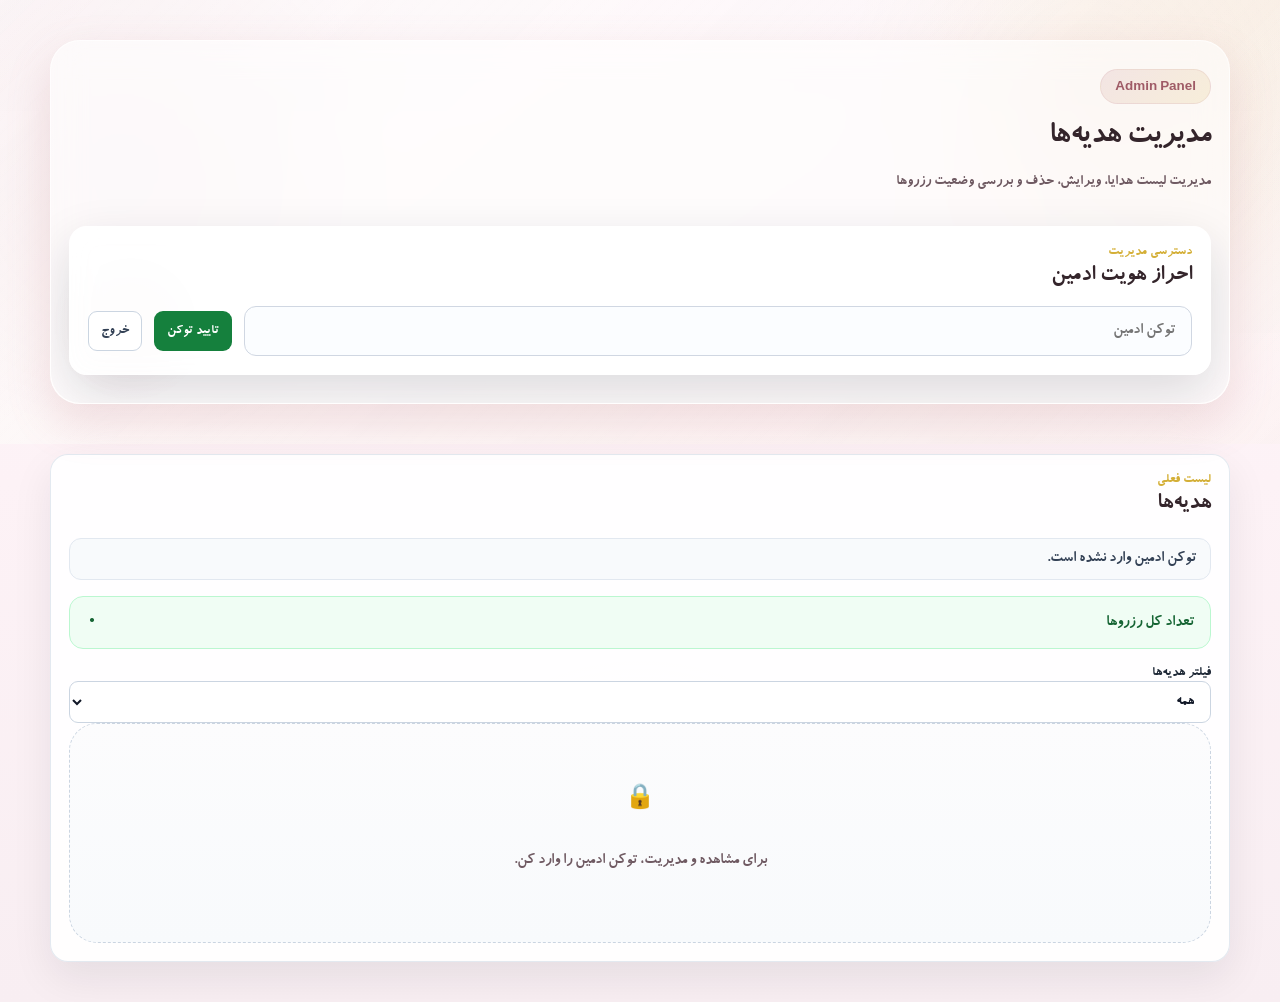
==== commit 5ae927a6: "feat: improve gift catalog and admin form" ====
--- a/admin.html
+++ b/admin.html
@@ -58,45 +58,92 @@
                 <form id="item-form" class="admin-form">
                     <input id="item-id" type="hidden" />
 
-                    <label class="admin-label" for="item-title">عنوان</label>
-                    <input id="item-title" class="admin-input" type="text" maxlength="120" required />
-
-                    <label class="admin-label" for="item-slug">اسلاگ</label>
-                    <input id="item-slug" class="admin-input" type="text" maxlength="120" />
-
-                    <label class="admin-label" for="item-description">توضیحات</label>
-                    <textarea id="item-description" class="admin-textarea" rows="4" maxlength="2000"></textarea>
-
-                    <label class="admin-label" for="item-price-range">بازه قیمت (اختیاری)</label>
-                    <input id="item-price-range" class="admin-input" type="text" maxlength="100" placeholder="مثلاً ۱ تا ۲ میلیون تومان" />
-
-                    <label class="admin-label" for="item-category">دسته‌بندی یا اولویت</label>
-                    <input id="item-category" class="admin-input" type="text" maxlength="60" placeholder="مثلاً مهم، ایده‌آل، پوشاک" />
-
-                    <label class="admin-label" for="item-store-links">لینک فروشگاه‌ها (هر لینک در یک خط)</label>
-                    <textarea id="item-store-links" class="admin-textarea" rows="3" placeholder="https://..."></textarea>
-
-                    <label class="admin-label">آپلود عکس (Cloudinary)</label>
-                    <div class="image-upload-section">
-                        <input type="file" id="image-upload-input" accept="image/jpeg,image/png,image/webp,image/gif" class="admin-input" />
-                        <button type="button" id="upload-image-btn" class="admin-btn admin-btn-muted">
-                            آپلود عکس
-                        </button>
-                        <div id="upload-status" style="margin-top: 8px; font-size: 0.9rem;"></div>
-                        <small>حداکثر ۸ تصویر؛ JPG، PNG، WebP یا GIF؛ حداکثر ۵ مگابایت برای هر فایل.</small>
-                        <div id="image-preview" style="margin-top: 10px;"></div>
-                    </div>
-
-                    <label class="admin-label" for="item-images">لینک عکس‌ها (هر لینک در یک خط)</label>
-                        <textarea id="item-images" class="admin-textarea" rows="3"></textarea>
+                    <fieldset class="admin-form-section">
+                        <legend>اطلاعات هدیه</legend>
+                        <div class="admin-field-grid">
+                            <div class="admin-field">
+                                <label class="admin-label" for="item-title">عنوان هدیه <span class="required-mark">*</span></label>
+                                <input id="item-title" class="admin-input" type="text" maxlength="120" required placeholder="مثلاً هدفون بی‌سیم" />
+                            </div>
+                            <div class="admin-field">
+                                <label class="admin-label" for="item-slug">شناسهٔ کوتاه (اختیاری)</label>
+                                <input id="item-slug" class="admin-input" type="text" maxlength="120" placeholder="برای ساخت لینک اختصاصی" />
+                            </div>
+                            <div class="admin-field admin-field-full">
+                                <label class="admin-label" for="item-description">توضیحات</label>
+                                <textarea id="item-description" class="admin-textarea" rows="3" maxlength="2000" placeholder="توضیح کوتاه دربارهٔ هدیه"></textarea>
+                            </div>
+                        </div>
+                    </fieldset>
+
+                    <fieldset class="admin-form-section">
+                        <legend>قیمت و دسته‌بندی</legend>
+                        <input id="item-legacy-price" type="hidden" />
+                        <div class="admin-field-grid">
+                            <div class="admin-field admin-field-full">
+                                <span class="admin-label">بازه قیمت (اختیاری)</span>
+                                <div class="price-range-fields">
+                                    <label class="compact-field-label" for="item-price-min">از</label>
+                                    <div class="amount-control">
+                                        <input id="item-price-min" class="admin-input" type="text" inputmode="numeric" autocomplete="off" placeholder="۱٬۰۰۰" />
+                                        <span>تومان</span>
+                                    </div>
+                                    <label class="compact-field-label" for="item-price-max">تا</label>
+                                    <div class="amount-control">
+                                        <input id="item-price-max" class="admin-input" type="text" inputmode="numeric" autocomplete="off" placeholder="۱٬۰۰۰٬۰۰۰٬۰۰۰" />
+                                        <span>تومان</span>
+                                    </div>
+                                </div>
+                                <small id="legacy-price-note" class="field-hint" hidden></small>
+                            </div>
+                            <div class="admin-field admin-field-full">
+                                <div class="field-label-row">
+                                    <label class="admin-label" for="item-category">دسته‌بندی</label>
+                                    <button id="manage-categories-btn" class="text-action" type="button">مدیریت دسته‌ها</button>
+                                </div>
+                                <select id="item-category" class="admin-input">
+                                    <option value="">بدون دسته‌بندی</option>
+                                </select>
+                            </div>
+                        </div>
+                    </fieldset>
+
+                    <fieldset class="admin-form-section">
+                        <legend>لینک فروشگاه‌ها</legend>
+                        <div class="field-label-row">
+                            <span class="field-hint">برای هر فروشگاه عنوان و لینک محصول را وارد کنید.</span>
+                            <button id="add-store-link-btn" class="admin-btn admin-btn-outline admin-btn-small" type="button">＋ افزودن لینک</button>
+                        </div>
+                        <div id="store-links-list" class="repeatable-list"></div>
+                        <small class="field-hint">لینک محصول رو کپی کن و اینجا قرارش بده</small>
+                    </fieldset>
+
+                    <fieldset class="admin-form-section">
+                        <legend>تصاویر هدیه</legend>
+                        <div class="image-upload-section">
+                            <div class="admin-field">
+                                <label class="admin-label" for="image-upload-input">آپلود تصویر</label>
+                                <input type="file" id="image-upload-input" accept="image/jpeg,image/png,image/webp,image/gif" class="admin-input" />
+                            </div>
+                            <button type="button" id="upload-image-btn" class="admin-btn admin-btn-upload">آپلود تصویر انتخاب‌شده</button>
+                            <div id="upload-status" class="upload-status"></div>
+                            <small class="field-hint">حداکثر ۸ تصویر؛ JPG، PNG، WebP یا GIF؛ حداکثر ۵ مگابایت برای هر فایل.</small>
+                            <div id="image-preview" class="image-upload-preview"></div>
+                        </div>
+                        <div class="field-label-row image-links-heading">
+                            <span class="admin-label">یا لینک تصویر</span>
+                            <button id="add-image-link-btn" class="admin-btn admin-btn-outline admin-btn-small" type="button">＋ افزودن لینک عکس</button>
+                        </div>
+                        <div id="image-links-list" class="image-links-list"></div>
+                    </fieldset>
 
 
                     <div class="admin-form-actions">
                         <button id="submit-btn" type="submit" class="admin-btn admin-btn-success admin-btn-wide">
-                            ذخیره هدیه
+                            <span aria-hidden="true">✓</span> ذخیره هدیه
                         </button>
                         <button id="cancel-edit-btn" type="button" class="admin-btn admin-btn-muted">
-                            برگشت
+                            انصراف / پاک‌کردن فرم
                         </button>
                     </div>
                 </form>
@@ -126,6 +173,24 @@
         </section>
     </main>
 
+    <dialog id="categories-dialog" class="admin-dialog">
+        <div class="admin-dialog-content">
+            <div class="field-label-row">
+                <div>
+                    <p class="section-subtitle">اطلاعات پایه</p>
+                    <h2 class="section-title">مدیریت دسته‌بندی‌ها</h2>
+                </div>
+                <button id="close-categories-btn" class="icon-btn" type="button" aria-label="بستن">×</button>
+            </div>
+            <form id="new-category-form" class="category-add-form">
+                <label class="sr-only" for="new-category-name">نام دسته‌بندی جدید</label>
+                <input id="new-category-name" class="admin-input" type="text" maxlength="60" placeholder="مثلاً پوشاک، لوازم خانه" />
+                <button class="admin-btn admin-btn-success" type="submit">افزودن</button>
+            </form>
+            <div id="categories-list" class="categories-list"></div>
+        </div>
+    </dialog>
+
     <div id="admin-toast" class="admin-toast" hidden>
         <div id="admin-toast-content" class="admin-toast-content"></div>
     </div>
--- a/style.css
+++ b/style.css
@@ -1093,3 +1093,609 @@
         font-size: 1.05rem;
     }
 }
+
+/* Admin item form: clear sections, strong action hierarchy, responsive fields */
+.admin-page .admin-layout {
+    grid-template-columns: minmax(0, 1fr);
+    gap: 18px;
+}
+
+.admin-page .admin-panel-form {
+    border-top: 4px solid #b76e79;
+}
+
+.admin-page .admin-panel-form .section-heading {
+    margin-bottom: 18px;
+}
+
+.admin-form {
+    grid-template-columns: repeat(2, minmax(0, 1fr));
+    gap: 14px;
+}
+
+.admin-form-section {
+    min-width: 0;
+    margin: 0;
+    padding: 16px;
+    border: 1px solid #e5e7eb;
+    border-radius: 14px;
+    background: #fbfcfe;
+}
+
+.admin-form-section:first-of-type,
+.admin-form-section:last-of-type,
+.admin-form-actions {
+    grid-column: 1 / -1;
+}
+
+.admin-form-section > legend {
+    padding: 0 8px;
+    color: #7f3f4c;
+    font-size: 0.95rem;
+    font-weight: 800;
+}
+
+.admin-field-grid {
+    display: grid;
+    grid-template-columns: repeat(2, minmax(0, 1fr));
+    gap: 14px;
+}
+
+.admin-field {
+    display: grid;
+    min-width: 0;
+    gap: 7px;
+}
+
+.admin-field-full {
+    grid-column: 1 / -1;
+}
+
+.admin-page .admin-label {
+    font-size: 0.88rem;
+}
+
+.required-mark {
+    color: #dc2626;
+}
+
+.admin-page .admin-panel .admin-input,
+.admin-page .admin-panel .admin-textarea {
+    min-height: 42px;
+    padding: 9px 12px;
+    border-color: #cbd5e1;
+    border-radius: 9px;
+    background-color: #fff;
+    font-size: 0.9rem;
+    box-shadow: none;
+}
+
+.admin-page .admin-panel .admin-input:focus,
+.admin-page .admin-panel .admin-textarea:focus {
+    border-color: #a85566;
+    box-shadow: 0 0 0 3px rgba(168, 85, 102, 0.14);
+}
+
+.admin-page .admin-panel .admin-textarea {
+    min-height: 78px;
+}
+
+.admin-page .field-hint {
+    display: block;
+    margin-top: 7px;
+    line-height: 1.7;
+}
+
+.admin-page .admin-btn {
+    display: inline-flex;
+    align-items: center;
+    justify-content: center;
+    gap: 7px;
+    min-height: 40px;
+    border: 1px solid transparent;
+    border-radius: 9px;
+    font-size: 0.88rem;
+    font-weight: 800;
+    cursor: pointer;
+    box-shadow: none;
+}
+
+.admin-page .admin-btn-success {
+    background: #15803d;
+    color: #fff;
+}
+
+.admin-page .admin-btn-success:hover,
+.admin-page .admin-btn-upload:hover {
+    background: #166534;
+    box-shadow: 0 4px 12px rgba(21, 128, 61, 0.2);
+}
+
+.admin-page .admin-btn-muted {
+    border-color: #cbd5e1;
+    background: #fff;
+    color: #334155;
+}
+
+.admin-page .admin-btn-muted:hover,
+.admin-page .admin-btn-outline:hover {
+    background: #f1f5f9;
+}
+
+.admin-page .admin-btn-outline {
+    min-height: 34px;
+    padding: 0 10px;
+    border-color: #cbd5e1;
+    background: #fff;
+    color: #475569;
+    white-space: nowrap;
+}
+
+.admin-page .admin-btn-small {
+    font-size: 0.8rem;
+}
+
+.admin-page .admin-btn-upload {
+    justify-self: start;
+    padding: 0 16px;
+    background: #15803d;
+    color: #fff;
+}
+
+.admin-page .admin-form-actions {
+    position: sticky;
+    z-index: 2;
+    bottom: 10px;
+    justify-content: flex-start;
+    align-items: center;
+    margin-top: 2px;
+    padding: 12px;
+    border: 1px solid #e2e8f0;
+    border-radius: 12px;
+    background: rgba(255, 255, 255, 0.96);
+    box-shadow: 0 6px 20px rgba(15, 23, 42, 0.12);
+    backdrop-filter: blur(10px);
+}
+
+.admin-page #submit-btn {
+    min-width: 170px;
+    min-height: 44px;
+    padding: 0 20px;
+    font-size: 0.95rem;
+}
+
+.admin-page #cancel-edit-btn {
+    min-height: 42px;
+    padding: 0 16px;
+}
+
+.admin-page .price-range-fields {
+    max-width: 620px;
+}
+
+.image-upload-section {
+    display: grid;
+    gap: 10px;
+    padding: 12px;
+    border: 1px dashed #cbd5e1;
+    border-radius: 10px;
+    background: #fff;
+}
+
+.upload-status:empty,
+.image-upload-preview:empty {
+    display: none;
+}
+
+.image-links-heading {
+    margin: 16px 0 8px;
+}
+
+.admin-page .store-link-row,
+.admin-page .image-link-row {
+    padding: 8px;
+    border-color: #e2e8f0;
+    background: #fff;
+}
+
+@media (max-width: 760px) {
+    .admin-page .admin-layout {
+        grid-template-columns: minmax(0, 1fr);
+    }
+
+    .admin-form {
+        grid-template-columns: minmax(0, 1fr);
+    }
+
+    .admin-form-section,
+    .admin-form-actions {
+        grid-column: 1;
+    }
+}
+
+@media (max-width: 480px) {
+    .admin-page .admin-panel-form {
+        padding: 12px;
+    }
+
+    .admin-form-section {
+        padding: 12px 10px;
+    }
+
+    .admin-field-grid {
+        grid-template-columns: minmax(0, 1fr);
+    }
+
+    .admin-field-full {
+        grid-column: 1;
+    }
+
+    .admin-page .admin-form-actions {
+        position: static;
+        flex-direction: column;
+        align-items: stretch;
+    }
+
+    .admin-page #submit-btn,
+    .admin-page #cancel-edit-btn {
+        width: 100%;
+    }
+}
+
+/* Compact gift cards and admin tools */
+.card-title {
+    color: var(--rose-gold-dark);
+    font-size: 1.3rem;
+}
+
+.gift-store-links a {
+    padding: 6px 10px;
+    border-radius: 999px;
+    background: #fff7f8;
+    text-decoration: none;
+}
+
+.admin-layout {
+    grid-template-columns: minmax(300px, 370px) minmax(0, 1fr);
+    gap: 18px;
+}
+
+.admin-panel {
+    padding: 18px;
+}
+
+.admin-form {
+    gap: 9px;
+}
+
+.admin-panel .admin-input,
+.admin-panel .admin-textarea {
+    padding: 9px 11px;
+    border-radius: 9px;
+    font-size: 0.92rem;
+}
+
+.admin-panel .admin-textarea {
+    min-height: 88px;
+}
+
+.admin-btn {
+    min-height: 38px;
+    padding: 0 12px;
+    font-size: 0.9rem;
+}
+
+.price-range-fields {
+    display: grid;
+    grid-template-columns: auto minmax(0, 1fr) auto minmax(0, 1fr);
+    align-items: center;
+    gap: 6px;
+}
+
+.compact-field-label,
+.field-hint {
+    color: #64748b;
+    font-size: 0.82rem;
+}
+
+.field-label-row {
+    display: flex;
+    align-items: center;
+    justify-content: space-between;
+    gap: 8px;
+}
+
+.text-action {
+    padding: 4px 6px;
+    color: var(--rose-gold-dark);
+    background: transparent;
+    font-size: 0.82rem;
+    font-weight: 700;
+}
+
+.repeatable-list,
+.image-links-list,
+.categories-list {
+    display: grid;
+    gap: 8px;
+}
+
+.store-link-row {
+    display: grid;
+    grid-template-columns: minmax(0, 1fr) minmax(0, 1fr) auto;
+    gap: 6px;
+    align-items: center;
+}
+
+.image-link-row {
+    display: grid;
+    grid-template-columns: 48px minmax(0, 1fr) auto;
+    gap: 8px;
+    align-items: center;
+    padding: 6px;
+    border: 1px solid #e5e7eb;
+    border-radius: 10px;
+    background: #fff;
+}
+
+.image-link-preview {
+    width: 48px;
+    height: 48px;
+    border-radius: 8px;
+    object-fit: cover;
+    background: #f1f5f9;
+}
+
+.remove-entry-btn {
+    padding: 6px 9px;
+    color: #b42318;
+    background: #fef3f2;
+    border-radius: 8px;
+    font-size: 0.8rem;
+}
+
+.admin-dialog {
+    width: min(92vw, 480px);
+    max-height: min(80vh, 680px);
+    padding: 0;
+    border: 1px solid #e5e7eb;
+    border-radius: 16px;
+    color: var(--text-main);
+    box-shadow: 0 24px 70px rgba(15, 23, 42, 0.28);
+}
+
+.admin-dialog::backdrop {
+    background: rgba(15, 23, 42, 0.5);
+}
+
+.admin-dialog-content {
+    display: grid;
+    gap: 16px;
+    padding: 18px;
+}
+
+.category-add-form {
+    display: grid;
+    grid-template-columns: minmax(0, 1fr) auto;
+    gap: 8px;
+}
+
+.category-row {
+    display: flex;
+    align-items: center;
+    justify-content: space-between;
+    gap: 10px;
+    padding: 9px 11px;
+    border: 1px solid #e5e7eb;
+    border-radius: 9px;
+    background: #fff;
+}
+
+.uploaded-image-preview {
+    width: 100px;
+    height: 72px;
+    object-fit: cover;
+    border-radius: 8px;
+}
+
+.admin-page .icon-btn {
+    width: 36px;
+    height: 36px;
+}
+
+.category-add-form .admin-btn {
+    width: auto;
+}
+
+.card-title {
+    font-family: "Vazirmatn", "2Koodak", sans-serif;
+}
+
+.catalog-search-panel {
+    display: grid;
+    gap: 12px;
+    margin-top: 18px;
+    padding: 14px;
+    border: 1px solid rgba(183, 110, 121, 0.16);
+    border-radius: 16px;
+    background: rgba(255, 255, 255, 0.72);
+}
+
+.catalog-search-panel .hero-search {
+    margin: 0;
+}
+
+.catalog-search-panel .hero-search input {
+    height: 48px;
+    border-radius: 12px;
+}
+
+.catalog-filters {
+    display: grid;
+    grid-template-columns: minmax(140px, 1fr) minmax(260px, 1.6fr) minmax(140px, 1fr) auto;
+    gap: 10px;
+    align-items: end;
+}
+
+.filter-control {
+    display: grid;
+    min-width: 0;
+    gap: 5px;
+    color: #5e4c53;
+    font-size: 0.85rem;
+}
+
+.filter-control select {
+    width: 100%;
+    min-width: 0;
+    height: 42px;
+    padding: 0 10px;
+    border: 1px solid var(--border-soft);
+    border-radius: 9px;
+    background: #fff;
+    color: var(--text-main);
+    font: inherit;
+}
+
+.filter-price-inputs {
+    display: grid;
+    grid-template-columns: repeat(2, minmax(0, 1fr));
+    gap: 6px;
+}
+
+.amount-control {
+    display: flex;
+    min-width: 0;
+    min-height: 42px;
+    align-items: center;
+    overflow: hidden;
+    border: 1px solid #d0d7e2;
+    border-radius: 9px;
+    background: #fff;
+}
+
+.amount-control:focus-within {
+    border-color: rgba(183, 110, 121, 0.65);
+    box-shadow: 0 0 0 3px rgba(183, 110, 121, 0.1);
+}
+
+.amount-control input {
+    flex: 1;
+    width: 0;
+    min-width: 0;
+    height: 40px;
+    padding: 0 8px;
+    border: 0;
+    outline: 0;
+    background: transparent;
+    color: var(--text-main);
+    font: inherit;
+    box-shadow: none;
+}
+
+.amount-control input:focus {
+    border: 0;
+    box-shadow: none;
+}
+
+.amount-control > span:last-child {
+    flex: 0 0 auto;
+    padding-inline: 7px;
+    color: #7c6870;
+    font-size: 0.76rem;
+}
+
+.admin-panel .amount-control {
+    min-height: 38px;
+}
+
+.admin-panel .amount-control input {
+    height: 36px;
+    padding-inline: 8px;
+    font-size: 0.86rem;
+}
+
+.clear-filters-btn {
+    min-height: 42px;
+    padding: 0 12px;
+    border: 1px solid var(--border-soft);
+    border-radius: 9px;
+    background: #fff;
+    color: var(--rose-gold-dark);
+    font: inherit;
+    font-size: 0.84rem;
+    white-space: nowrap;
+}
+
+.filter-message {
+    margin: 0;
+    color: #b42318;
+    font-size: 0.84rem;
+}
+
+.admin-entry-link {
+    display: inline-flex;
+    align-items: center;
+    justify-content: center;
+    min-height: 38px;
+    margin-top: 12px;
+    padding: 0 13px;
+    border: 1px solid rgba(159, 91, 102, 0.2);
+    border-radius: 9px;
+    background: #fff;
+    color: var(--rose-gold-dark);
+    font-size: 0.86rem;
+    font-weight: 700;
+}
+
+.catalog-results-count {
+    margin: -8px 0 8px;
+    color: var(--text-soft);
+    font-size: 0.88rem;
+}
+
+@media (max-width: 760px) {
+    .admin-layout {
+        grid-template-columns: minmax(0, 1fr);
+    }
+
+    .catalog-filters {
+        grid-template-columns: repeat(2, minmax(0, 1fr));
+    }
+}
+
+@media (max-width: 420px) {
+    .card-title {
+        font-size: 1.14rem;
+    }
+
+    .price-range-fields {
+        grid-template-columns: auto minmax(0, 1fr);
+    }
+
+    .store-link-row {
+        grid-template-columns: minmax(0, 1fr) auto;
+    }
+
+    .store-link-title,
+    .store-link-url {
+        grid-column: 1;
+    }
+
+    .store-link-row .remove-entry-btn {
+        grid-column: 2;
+        grid-row: 1 / span 2;
+    }
+
+    .catalog-search-panel {
+        padding: 10px;
+    }
+
+    .catalog-filters {
+        grid-template-columns: minmax(0, 1fr);
+    }
+
+    .catalog-filters .clear-filters-btn {
+        width: 100%;
+    }
+}
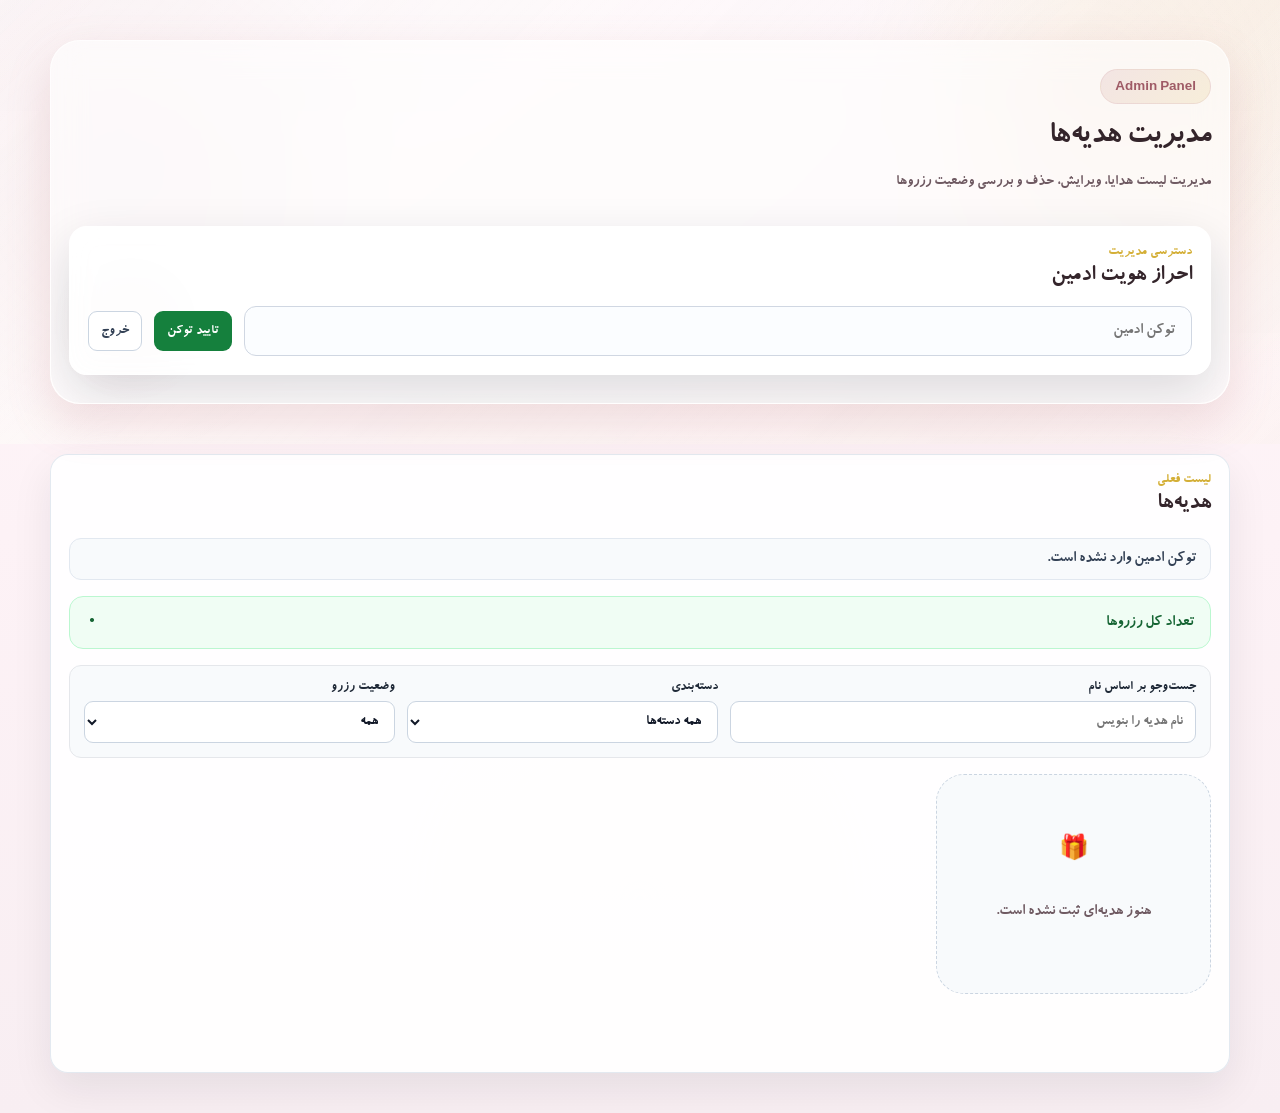
==== commit 70fcd68c: "feat: refine gift catalog and admin filters" ====
--- a/admin.html
+++ b/admin.html
@@ -162,13 +162,28 @@
                     <span>تعداد کل رزروها</span>
                     <strong id="reservation-count">۰</strong>
                 </div>
-                <label class="admin-label" for="reservation-filter">فیلتر هدیه‌ها</label>
-                <select id="reservation-filter" class="admin-input">
-                    <option value="all">همه</option>
-                    <option value="reserved">رزرو شده</option>
-                    <option value="available">آزاد</option>
-                </select>
+                <div class="admin-list-filters">
+                    <label class="admin-field">
+                        <span class="admin-label">جست‌وجو بر اساس نام</span>
+                        <input id="admin-search-input" class="admin-input" type="search" placeholder="نام هدیه را بنویس" autocomplete="off" />
+                    </label>
+                    <label class="admin-field">
+                        <span class="admin-label">دسته‌بندی</span>
+                        <select id="admin-category-filter" class="admin-input">
+                            <option value="">همه دسته‌ها</option>
+                        </select>
+                    </label>
+                    <label class="admin-field">
+                        <span class="admin-label">وضعیت رزرو</span>
+                        <select id="reservation-filter" class="admin-input">
+                            <option value="all">همه</option>
+                            <option value="reserved">رزرو شده</option>
+                            <option value="available">آزاد</option>
+                        </select>
+                    </label>
+                </div>
                 <div id="admin-items" class="admin-items-list"></div>
+                <nav id="admin-pagination" class="admin-pagination" aria-label="صفحه‌بندی هدایا"></nav>
             </section>
         </section>
     </main>
--- a/style.css
+++ b/style.css
@@ -1699,3 +1699,348 @@
         width: 100%;
     }
 }
+
+/* Consistent, responsive catalog cards */
+.gifts-grid {
+    grid-template-columns: repeat(auto-fit, minmax(min(100%, 245px), 1fr));
+    align-items: stretch;
+    gap: 18px;
+    padding: 18px 0;
+}
+
+.gifts-grid .gift-card {
+    min-width: 0;
+    border: 1px solid rgba(183, 110, 121, 0.14);
+    border-radius: 18px;
+    background: #fff;
+}
+
+.gifts-grid .card-image {
+    flex: 0 0 auto;
+    aspect-ratio: 4 / 3;
+}
+
+.gifts-grid .card-image img {
+    height: 100%;
+    border-radius: 0;
+}
+
+.gifts-grid .card-content {
+    gap: 0;
+    padding: 14px;
+}
+
+.gifts-grid .card-top {
+    display: grid;
+    grid-template-columns: 1fr;
+    gap: 7px;
+    margin-bottom: 8px;
+}
+
+.gifts-grid .status-badge {
+    min-height: 26px;
+    padding: 4px 9px;
+    font-size: 0.76rem;
+}
+
+.gifts-grid .card-title {
+    display: -webkit-box;
+    overflow: hidden;
+    min-height: 3.1em;
+    -webkit-box-orient: vertical;
+    -webkit-line-clamp: 2;
+    font-size: clamp(1.08rem, 1.35vw, 1.3rem);
+    line-height: 1.55;
+    overflow-wrap: anywhere;
+}
+
+.gifts-grid .card-description {
+    display: -webkit-box;
+    overflow: hidden;
+    min-height: 4.8em;
+    margin: 0 0 8px;
+    -webkit-box-orient: vertical;
+    -webkit-line-clamp: 3;
+    font-size: 0.88rem;
+    line-height: 1.65;
+}
+
+.gifts-grid .gift-meta {
+    min-height: 30px;
+    margin-top: 3px;
+    gap: 6px;
+}
+
+.gifts-grid .gift-meta span,
+.gifts-grid .gift-store-links a {
+    max-width: 100%;
+    padding: 5px 8px;
+    border: 1px solid #f0dfe3;
+    border-radius: 8px;
+    background: #fff8fa;
+    font-size: 0.78rem;
+    line-height: 1.5;
+    overflow-wrap: anywhere;
+}
+
+.gifts-grid .gift-store-links {
+    margin: 7px 0 10px;
+}
+
+.gifts-grid .card-actions {
+    margin-top: auto;
+    padding-top: 8px;
+}
+
+.gifts-grid .reserve-btn {
+    min-height: 42px;
+    padding: 8px 10px;
+    border-radius: 10px;
+    font-size: 0.88rem;
+    line-height: 1.4;
+}
+
+/* Place the admin shortcut in the hero corner without covering its text */
+.admin-entry-link {
+    position: absolute;
+    z-index: 4;
+    top: 12px;
+    left: 14px;
+    margin: 0;
+    min-height: 34px;
+    padding: 0 11px;
+    border-color: rgba(159, 91, 102, 0.25);
+    background: rgba(255, 255, 255, 0.92);
+    box-shadow: 0 3px 12px rgba(52, 37, 43, 0.08);
+}
+
+.home-page .hero-content {
+    padding-top: 58px;
+}
+
+/* Admin catalog filters, cards and mobile four-item pagination */
+.admin-list-filters {
+    display: grid;
+    grid-template-columns: minmax(0, 1.2fr) repeat(2, minmax(180px, 0.8fr));
+    gap: 12px;
+    margin: 16px 0;
+    padding: 14px;
+    border: 1px solid #e5e7eb;
+    border-radius: 12px;
+    background: #f8fafc;
+}
+
+.admin-list-filters .admin-input {
+    min-height: 42px;
+}
+
+.admin-items-list {
+    display: grid;
+    grid-template-columns: repeat(3, minmax(0, 1fr));
+    gap: 14px;
+    align-items: stretch;
+}
+
+.admin-item-card {
+    display: flex;
+    min-width: 0;
+    flex-direction: column;
+    gap: 10px;
+    padding: 12px;
+    border-radius: 14px;
+}
+
+.admin-item-image {
+    display: grid;
+    aspect-ratio: 4 / 3;
+    place-items: center;
+    overflow: hidden;
+    border-radius: 10px;
+    background: #f1f5f9;
+    color: #94a3b8;
+    font-size: 0.82rem;
+}
+
+.admin-item-image img {
+    width: 100%;
+    height: 100%;
+    object-fit: cover;
+}
+
+.admin-item-head {
+    align-items: flex-start;
+    gap: 7px;
+    margin: 0;
+}
+
+.admin-item-title {
+    display: -webkit-box;
+    overflow: hidden;
+    -webkit-box-orient: vertical;
+    -webkit-line-clamp: 2;
+    font-size: 0.98rem;
+    line-height: 1.55;
+    overflow-wrap: anywhere;
+}
+
+.admin-item-head .status-badge {
+    min-height: 24px;
+    padding: 3px 7px;
+    font-size: 0.72rem;
+}
+
+.admin-item-description {
+    display: -webkit-box;
+    overflow: hidden;
+    min-height: 4.5em;
+    margin: 0;
+    -webkit-box-orient: vertical;
+    -webkit-line-clamp: 3;
+    font-size: 0.82rem;
+    line-height: 1.5;
+}
+
+.admin-item-extra {
+    font-size: 0.8rem;
+    overflow-wrap: anywhere;
+}
+
+.admin-item-footer {
+    align-items: center;
+    margin-top: auto;
+}
+
+.admin-item-actions {
+    gap: 7px;
+}
+
+.admin-pagination {
+    display: flex;
+    min-height: 44px;
+    justify-content: center;
+    align-items: center;
+    gap: 12px;
+    margin-top: 16px;
+    color: #64748b;
+    font-size: 0.86rem;
+}
+
+.admin-page-btn {
+    min-height: 36px;
+    padding: 0 14px;
+    border: 1px solid #cbd5e1;
+    border-radius: 8px;
+    background: #fff;
+    color: #334155;
+    font: inherit;
+}
+
+.admin-page-btn:disabled {
+    cursor: default;
+    opacity: 0.45;
+}
+
+@media (min-width: 1200px) {
+    .admin-items-list {
+        grid-template-columns: repeat(4, minmax(0, 1fr));
+    }
+}
+
+@media (max-width: 900px) {
+    .admin-items-list {
+        grid-template-columns: repeat(2, minmax(0, 1fr));
+    }
+}
+
+@media (max-width: 640px) {
+    .admin-list-filters {
+        grid-template-columns: minmax(0, 1fr);
+        padding: 10px;
+    }
+
+    .admin-items-list {
+        grid-template-columns: repeat(2, minmax(0, 1fr));
+        gap: 9px;
+    }
+
+    .admin-item-card {
+        padding: 8px;
+        gap: 7px;
+    }
+
+    .admin-item-head {
+        flex-direction: column;
+    }
+
+    .admin-item-footer {
+        flex-direction: column;
+        align-items: stretch;
+        gap: 6px;
+    }
+
+    .admin-item-actions {
+        justify-content: flex-start;
+    }
+
+    .admin-item-description {
+        min-height: 0;
+        font-size: 0.76rem;
+    }
+
+    .admin-item-meta {
+        font-size: 0.75rem;
+    }
+
+    .gifts-grid {
+        grid-template-columns: repeat(2, minmax(0, 1fr));
+        gap: 9px;
+    }
+
+    .home-page .gifts-grid {
+        grid-template-columns: minmax(0, 1fr);
+        gap: 14px;
+    }
+
+    .gifts-grid .card-content {
+        padding: 10px;
+    }
+
+    .home-page .gifts-grid .card-content {
+        padding: 14px;
+    }
+
+    .gifts-grid .card-title {
+        font-size: 1rem;
+    }
+
+    .gifts-grid .card-description {
+        min-height: 0;
+        font-size: 0.78rem;
+    }
+
+    .home-page .gifts-grid .card-description {
+        min-height: 0;
+        font-size: 0.86rem;
+    }
+
+    .gifts-grid .gift-meta span,
+    .gifts-grid .gift-store-links a {
+        font-size: 0.72rem;
+    }
+}
+
+@media (max-width: 360px) {
+    .gifts-grid,
+    .admin-items-list {
+        grid-template-columns: minmax(0, 1fr);
+    }
+
+    .admin-entry-link {
+        left: 10px;
+        top: 10px;
+    }
+
+    .home-page .hero-content {
+        padding-top: 58px;
+    }
+}
